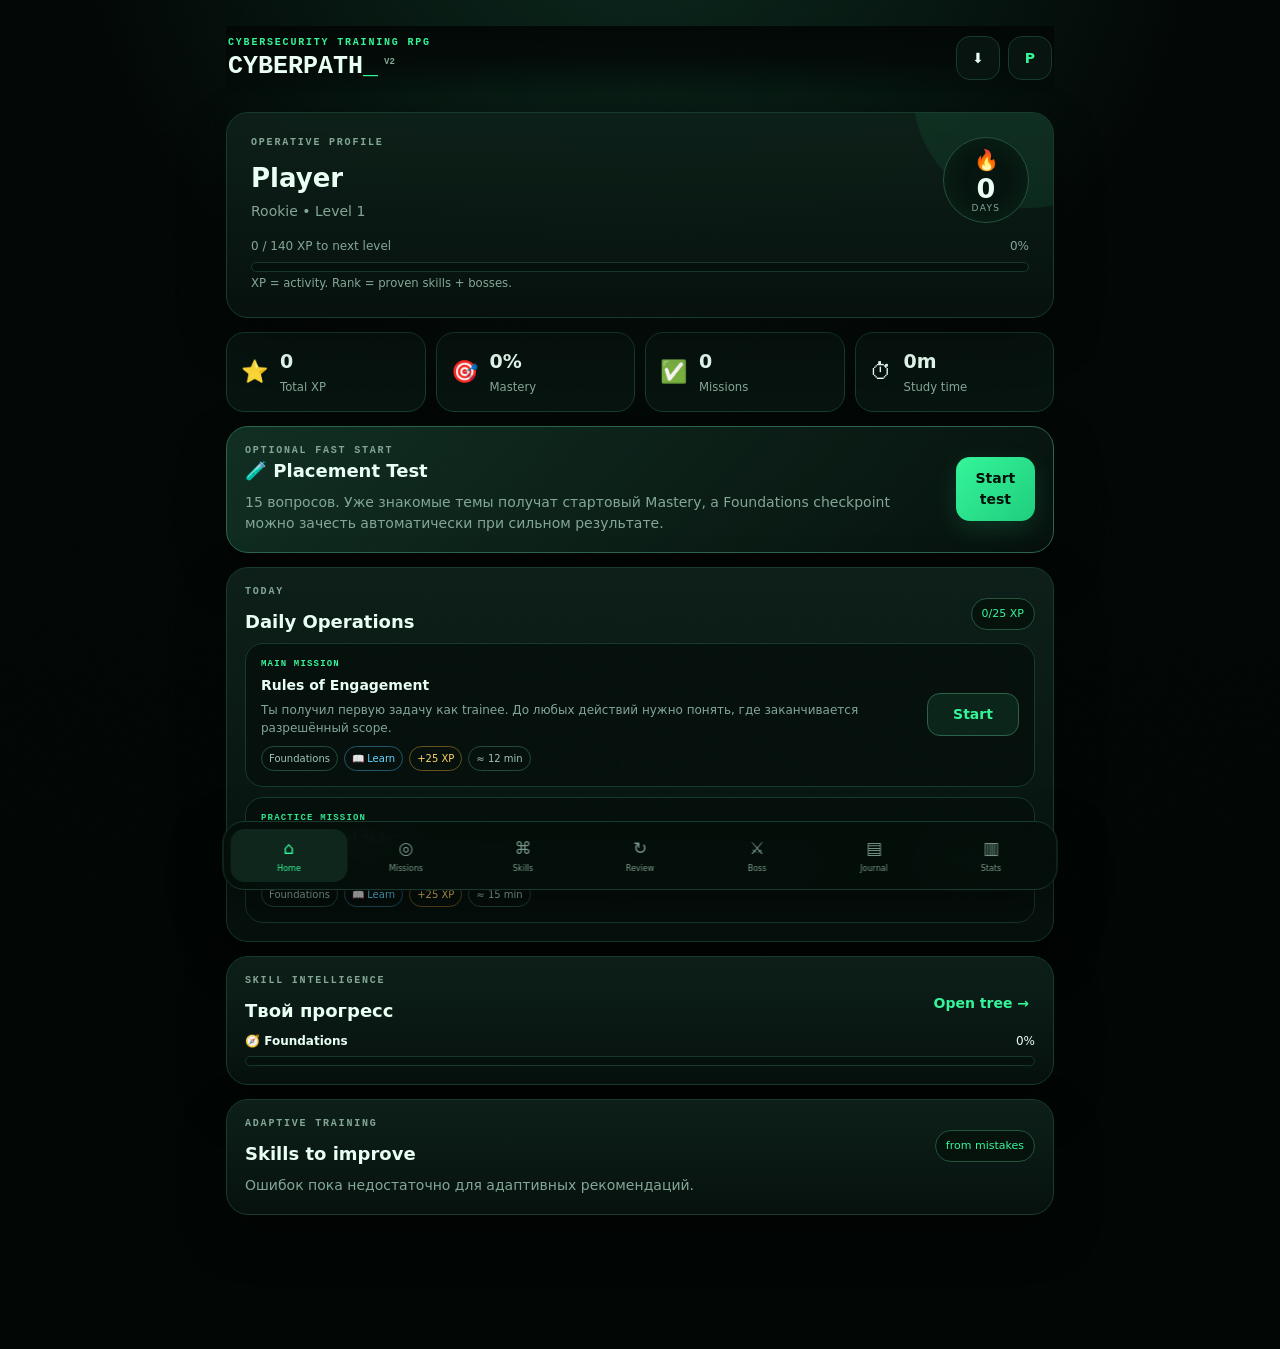
==== index.html @ 8be54a26 "Add files via upload" ====
<!doctype html>
<html lang="ru">
<head>
  <meta charset="utf-8" />
  <meta name="viewport" content="width=device-width, initial-scale=1, viewport-fit=cover" />
  <meta name="theme-color" content="#06100c" />
  <meta name="description" content="CyberPath V2 — offline cybersecurity training RPG with real labs, mastery, reviews, bosses and journal." />
  <link rel="manifest" href="manifest.webmanifest" />
  <link rel="icon" href="assets/icon-192.png" />
  <link rel="apple-touch-icon" href="assets/icon-192.png" />
  <link rel="stylesheet" href="styles.css" />
  <title>CyberPath V2</title>
</head>
<body>
  <div class="noise" aria-hidden="true"></div>
  <div class="app-shell">
    <header class="topbar">
      <div>
        <div class="eyebrow">CYBERSECURITY TRAINING RPG</div>
        <h1>CYBERPATH<span class="cursor">_</span><sup>V2</sup></h1>
      </div>
      <div class="top-actions">
        <button id="installBtn" class="icon-btn" type="button" title="Установить">⬇</button>
        <button id="profileBtn" class="avatar-btn" type="button" title="Профиль">CP</button>
      </div>
    </header>

    <main>
      <section id="dashboard" class="view active">
        <article class="hero-card panel">
          <div>
            <p class="muted tiny">OPERATIVE PROFILE</p>
            <h2 id="playerName">Player</h2>
            <p id="rankLabel" class="rank">Rookie • Level 1</p>
          </div>
          <div class="streak-orb"><span>🔥</span><strong id="streakCount">0</strong><small>DAYS</small></div>
          <div class="xp-wrap">
            <div class="xp-row"><span id="xpLabel">0 / 140 XP</span><span id="xpPercent">0%</span></div>
            <div class="progress"><div id="xpBar" class="progress-fill"></div></div>
            <small class="muted">XP = activity. Rank = proven skills + bosses.</small>
          </div>
        </article>

        <div class="grid stats-grid">
          <article class="mini-card"><span>⭐</span><div><b id="totalXp">0</b><small>Total XP</small></div></article>
          <article class="mini-card"><span>🎯</span><div><b id="overallMastery">0%</b><small>Mastery</small></div></article>
          <article class="mini-card"><span>✅</span><div><b id="questCount">0</b><small>Missions</small></div></article>
          <article class="mini-card"><span>⏱</span><div><b id="studyTime">0m</b><small>Study time</small></div></article>
        </div>

        <section id="placementBanner" class="panel placement-card">
          <div><p class="muted tiny">OPTIONAL FAST START</p><h3>🧪 Placement Test</h3><p class="muted">15 вопросов. Уже знакомые темы получат стартовый Mastery, а Foundations checkpoint можно зачесть автоматически при сильном результате.</p></div>
          <button id="placementBtn" class="primary-btn" type="button">Start test</button>
        </section>

        <section class="panel">
          <div class="section-head">
            <div><p class="muted tiny">TODAY</p><h3>Daily Operations</h3></div>
            <div class="goal-chip"><span id="dailyXp">0</span>/<span id="dailyGoal">25</span> XP</div>
          </div>
          <div id="dailyPlan" class="quest-list"></div>
          <div id="dailyCompleteBanner" class="success-banner hidden">🔥 Daily minimum выполнен — streak защищён.</div>
        </section>

        <section class="panel">
          <div class="section-head"><div><p class="muted tiny">SKILL INTELLIGENCE</p><h3>Твой прогресс</h3></div><button class="text-btn nav-jump" data-target="skills">Open tree →</button></div>
          <div id="homeMastery" class="mastery-list"></div>
        </section>

        <section class="panel weak-panel">
          <div class="section-head"><div><p class="muted tiny">ADAPTIVE TRAINING</p><h3>Skills to improve</h3></div><span class="chip">from mistakes</span></div>
          <div id="weakSkills"></div>
        </section>
      </section>

      <section id="missions" class="view">
        <div class="section-title-row"><div><p class="muted tiny">MISSION LOG</p><h2>Training Missions</h2></div><span id="missionCountChip" class="chip">0 / 0</span></div>
        <section class="panel filter-panel"><div class="filter-row" id="moduleFilters"></div><div class="filter-row second" id="typeFilters"></div></section>
        <div id="missionList" class="quest-list"></div>
      </section>

      <section id="skills" class="view">
        <div class="section-title-row"><div><p class="muted tiny">SKILL TREE</p><h2>Roadmap & Mastery</h2></div><span class="chip">Boss-gated</span></div>
        <div id="roadmap" class="roadmap"></div>
      </section>

      <section id="review" class="view">
        <div class="section-title-row"><div><p class="muted tiny">SPACED REPETITION</p><h2>Review Mode</h2></div><span id="reviewDueChip" class="chip">0 due</span></div>
        <section class="panel">
          <div id="reviewArea"></div>
        </section>
        <section class="panel">
          <div class="section-head"><div><p class="muted tiny">WHY THIS EXISTS</p><h3>Не просто пройти — запомнить</h3></div></div>
          <p class="muted">Правильный ответ переносит карточку дальше: 1 → 3 → 7 → 14 → 30 дней. Ошибка возвращает её на ближайшее повторение и повышает приоритет слабого навыка.</p>
        </section>
      </section>

      <section id="bosses" class="view">
        <div class="section-title-row"><div><p class="muted tiny">CHECKPOINTS</p><h2>Boss Exams</h2></div><span id="bossCountChip" class="chip">0 defeated</span></div>
        <div id="bossList" class="boss-list"></div>
      </section>

      <section id="journal" class="view">
        <div class="section-title-row"><div><p class="muted tiny">FIELD NOTES</p><h2>Journal & Glossary</h2></div></div>
        <div class="tabs"><button class="tab-btn active" data-jtab="notes">Journal</button><button class="tab-btn" data-jtab="glossary">Glossary</button></div>
        <section id="journalNotes" class="panel journal-tab active">
          <label class="field-label">Новая заметка<textarea id="freeNote" rows="5" placeholder="Команда, идея, ошибка, вывод... Не сохраняй реальные пароли/токены."></textarea></label>
          <button id="addNoteBtn" class="primary-btn" type="button">Add note</button>
          <div id="freeNotesList" class="notes-list"></div>
        </section>
        <section id="journalGlossary" class="panel journal-tab">
          <input id="glossarySearch" class="search-input" placeholder="Search: ARP, session, SQLi..." />
          <div id="glossaryList" class="glossary-list"></div>
        </section>
      </section>

      <section id="stats" class="view">
        <div class="section-title-row"><div><p class="muted tiny">PLAYER ANALYTICS</p><h2>Statistics</h2></div></div>
        <div class="grid stats-grid">
          <article class="mini-card"><span>🔥</span><div><b id="statCurrentStreak">0</b><small>Current</small></div></article>
          <article class="mini-card"><span>♾️</span><div><b id="statLongestStreak">0</b><small>Longest</small></div></article>
          <article class="mini-card"><span>🧠</span><div><b id="statReview">0</b><small>Review correct</small></div></article>
          <article class="mini-card"><span>👾</span><div><b id="statBosses">0</b><small>Bosses</small></div></article>
        </div>
        <section class="panel"><div class="section-head"><div><p class="muted tiny">LAST 35 DAYS</p><h3>Activity</h3></div></div><div id="heatmap" class="heatmap"></div></section>
        <section class="panel"><div class="section-head"><div><p class="muted tiny">LEARNING HISTORY</p><h3>Recent operations</h3></div></div><div id="historyList" class="history-list"></div></section>
        <section class="panel"><div class="section-head"><div><p class="muted tiny">MODULE MASTERY</p><h3>Knowledge map</h3></div></div><div id="moduleStats" class="mastery-list"></div></section>
        <section class="panel"><div class="section-head"><div><p class="muted tiny">TROPHIES</p><h3>Achievements</h3></div><span id="achievementChip" class="chip">0 unlocked</span></div><div id="achievementGrid" class="achievement-grid"></div></section>
        <section class="panel"><div class="section-head"><div><p class="muted tiny">BACKUP</p><h3>Progress portability</h3></div></div><p class="muted">V2 по-прежнему хранит прогресс на этом устройстве. Export создаёт JSON backup; Import восстанавливает его.</p><div class="button-row"><button id="exportBtn" class="secondary-btn">Export JSON</button><label class="secondary-btn file-btn">Import JSON<input id="importInput" type="file" accept="application/json" hidden /></label></div></section>
        <section class="panel danger-zone"><div><h3>Reset V2 progress</h3><p class="muted">Удаляет только локальный V2 progress.</p></div><button id="resetBtn" class="danger-btn">Reset</button></section>
      </section>
    </main>

    <nav class="bottom-nav" aria-label="Навигация">
      <button class="nav-btn active" data-target="dashboard"><span>⌂</span><small>Home</small></button>
      <button class="nav-btn" data-target="missions"><span>◎</span><small>Missions</small></button>
      <button class="nav-btn" data-target="skills"><span>⌘</span><small>Skills</small></button>
      <button class="nav-btn" data-target="review"><span>↻</span><small>Review</small></button>
      <button class="nav-btn" data-target="bosses"><span>⚔</span><small>Boss</small></button>
      <button class="nav-btn" data-target="journal"><span>▤</span><small>Journal</small></button>
      <button class="nav-btn" data-target="stats"><span>▥</span><small>Stats</small></button>
    </nav>
  </div>

  <dialog id="profileDialog" class="modal"><form method="dialog" id="profileForm"><button class="modal-close" value="cancel">×</button><p class="muted tiny">PLAYER PROFILE</p><h3>Operative name</h3><label class="field-label">Имя<input id="nameInput" maxlength="24" autocomplete="nickname" placeholder="Nazerke" /></label><button class="primary-btn full" type="submit">Save</button></form></dialog>
  <dialog id="missionDialog" class="modal mission-modal"><form method="dialog"><button class="modal-close" value="cancel">×</button><div id="missionDialogContent"></div></form></dialog>
  <dialog id="bossDialog" class="modal boss-modal"><form method="dialog"><button class="modal-close" value="cancel">×</button><div id="bossDialogContent"></div></form></dialog>
  <dialog id="placementDialog" class="modal boss-modal"><form method="dialog"><button class="modal-close" value="cancel">×</button><div id="placementContent"></div></form></dialog>

  <div id="toast" class="toast" role="status" aria-live="polite"></div>
  <script src="data.js" defer></script>
  <script src="app.js" defer></script>
</body>
</html>
---- styles.css ----
:root{--bg:#030806;--panel:#07130f;--panel2:#0c1d16;--text:#e9fff4;--muted:#83a797;--green:#35f59a;--green2:#1bbf72;--line:#173b2d;--yellow:#ffd166;--red:#ff6b81;--cyan:#67d8ff;--purple:#d3a6ff;--radius:22px;--shadow:0 20px 50px rgba(0,0,0,.32)}
*{box-sizing:border-box}html{background:var(--bg);color-scheme:dark}body{margin:0;min-height:100vh;background:radial-gradient(circle at 50% -10%,#0c2b1f 0,transparent 35%),linear-gradient(#030806,#020604);color:var(--text);font:14px/1.5 Inter,ui-sans-serif,system-ui,-apple-system,BlinkMacSystemFont,"Segoe UI",sans-serif}.noise{position:fixed;inset:0;pointer-events:none;opacity:.18;background-image:url("data:image/svg+xml,%3Csvg viewBox='0 0 180 180' xmlns='http://www.w3.org/2000/svg'%3E%3Cfilter id='n'%3E%3CfeTurbulence type='fractalNoise' baseFrequency='.85' numOctaves='2' stitchTiles='stitch'/%3E%3C/filter%3E%3Crect width='100%25' height='100%25' filter='url(%23n)' opacity='.06'/%3E%3C/svg%3E")}.app-shell{width:min(860px,100%);margin:auto;padding:18px 16px 120px}.topbar{display:flex;justify-content:space-between;align-items:center;margin-bottom:18px;position:sticky;top:0;z-index:20;padding:10px 2px 14px;background:linear-gradient(to bottom,rgba(3,8,6,.97),rgba(3,8,6,.78),transparent);backdrop-filter:blur(10px)}.eyebrow,.tiny{font:700 10px/1.2 ui-monospace,SFMono-Regular,Menlo,monospace;letter-spacing:.18em;color:var(--green)}h1{font:800 25px/1 ui-monospace,SFMono-Regular,Menlo,monospace;margin:5px 0 0}h1 sup{font-size:9px;color:var(--muted);margin-left:6px}.cursor{animation:blink 1s step-end infinite;color:var(--green)}@keyframes blink{50%{opacity:0}}.top-actions{display:flex;gap:8px}.icon-btn,.avatar-btn{border:1px solid var(--line);background:#08140f;color:var(--text);border-radius:14px;height:44px;min-width:44px;cursor:pointer}.avatar-btn{font-weight:800;color:var(--green)}button,input,textarea{font:inherit}.view{display:none;animation:fade .18s ease}.view.active{display:block}@keyframes fade{from{opacity:.45;transform:translateY(4px)}to{opacity:1;transform:none}}.panel{background:linear-gradient(180deg,rgba(14,33,26,.94),rgba(7,18,14,.96));border:1px solid var(--line);border-radius:var(--radius);box-shadow:var(--shadow);padding:18px;margin-bottom:14px}.hero-card{display:grid;grid-template-columns:1fr auto;gap:14px;align-items:start;overflow:hidden;position:relative}.hero-card:after{content:"";position:absolute;width:230px;height:230px;border-radius:50%;right:-90px;top:-135px;background:rgba(53,245,154,.07)}h2,h3,p{margin-top:0}h2{font-size:26px;margin-bottom:3px}h3{font-size:18px;margin-bottom:8px}.rank{color:var(--muted);margin:0;font-size:14px}.muted{color:var(--muted)}.streak-orb{width:86px;height:86px;border-radius:50%;border:1px solid #24533e;background:#07140f;display:grid;place-items:center;align-content:center;z-index:1;box-shadow:inset 0 0 28px rgba(53,245,154,.08)}.streak-orb span{font-size:20px}.streak-orb strong{font-size:27px;line-height:1}.streak-orb small{font-size:9px;color:var(--muted);letter-spacing:.15em}.xp-wrap{grid-column:1/-1}.xp-row{display:flex;justify-content:space-between;color:var(--muted);font-size:12px;margin-bottom:7px}.progress{height:10px;background:#04100b;border-radius:999px;overflow:hidden;border:1px solid #16382a}.progress-fill{height:100%;width:0;background:linear-gradient(90deg,var(--green2),var(--green));border-radius:inherit;box-shadow:0 0 16px rgba(53,245,154,.32);transition:width .35s ease}.grid{display:grid;gap:10px}.stats-grid{grid-template-columns:repeat(2,1fr);margin-bottom:14px}.mini-card{display:flex;gap:12px;align-items:center;padding:14px;border:1px solid var(--line);background:#07130f;border-radius:18px}.mini-card>span{font-size:22px}.mini-card b{display:block;font-size:19px}.mini-card small{color:var(--muted)}.section-head,.section-title-row{display:flex;align-items:center;justify-content:space-between;gap:12px}.section-title-row{margin:8px 2px 14px}.section-title-row h2{margin:2px 0 0}.goal-chip,.chip{border:1px solid #24533e;border-radius:999px;padding:7px 10px;background:#06130d;font-size:11px;color:var(--green);white-space:nowrap}.placement-card{display:flex;justify-content:space-between;align-items:center;gap:18px;border-color:#2a6550;background:linear-gradient(135deg,rgba(18,49,36,.95),rgba(7,18,14,.95))}.placement-card p{margin-bottom:0}.primary-btn,.secondary-btn,.danger-btn,.text-btn{cursor:pointer}.primary-btn{border:0;background:linear-gradient(135deg,var(--green),#1fce7d);color:#031009;padding:11px 15px;border-radius:14px;font-weight:850;box-shadow:0 8px 24px rgba(53,245,154,.14)}.primary-btn.full{width:100%;margin-top:14px}.secondary-btn{border:1px solid #2a6048;background:#0a2117;color:var(--green);padding:10px 14px;border-radius:13px;font-weight:700}.text-btn{background:transparent;border:0;color:var(--green);font-weight:700}.danger-btn{border:1px solid #6d2432;background:#251016;color:#ff8b9d;border-radius:13px;padding:10px 14px}.button-row{display:flex;gap:8px;flex-wrap:wrap}.file-btn{display:inline-flex;align-items:center}.quest-list{display:grid;gap:10px}.mission-card{border:1px solid #173b2d;background:#06110d;border-radius:18px;padding:15px;display:grid;grid-template-columns:1fr auto;gap:12px;align-items:center}.mission-card.done{opacity:.72}.mission-card.locked{opacity:.5;filter:saturate(.45)}.mission-title{font-weight:780;margin-bottom:5px}.mission-desc{margin:0 0 9px;font-size:12px}.quest-meta{display:flex;gap:6px;flex-wrap:wrap}.tag{font-size:10px;border:1px solid #234b39;color:#9ec5b5;border-radius:999px;padding:4px 7px}.xp-tag{color:var(--yellow);border-color:#66521b}.type-tag{color:var(--cyan);border-color:#24566a}.safe-tag{color:#b5ffd7;border-color:#2e6a4d}.mission-action{border:1px solid #2b624a;background:#0b251a;color:var(--green);border-radius:13px;min-width:92px;padding:10px 12px;cursor:pointer;font-weight:750}.mission-action:disabled{cursor:default;color:#81a393;background:#07120e}.success-banner{padding:12px;margin-top:10px;border:1px solid #287f57;border-radius:14px;background:rgba(53,245,154,.08);color:#a9ffd5}.hidden{display:none!important}.filter-panel{padding:11px}.filter-row{display:flex;gap:8px;overflow:auto;scrollbar-width:none}.filter-row.second{margin-top:8px}.filter-btn{flex:none;border:1px solid #173b2d;background:#06110d;color:var(--muted);border-radius:999px;padding:8px 11px;cursor:pointer}.filter-btn.active{color:var(--green);border-color:#2d7655;background:#0a2117}.mastery-list{display:grid;gap:12px}.mastery-row{display:grid;gap:6px}.mastery-head{display:flex;justify-content:space-between;font-size:12px}.mastery-head b{font-weight:750}.mastery-sub{color:var(--muted);font-size:10px}.weak-tags{display:flex;gap:8px;flex-wrap:wrap}.weak-chip{border:1px solid #6b4e28;background:#20190d;color:#ffd58a;border-radius:999px;padding:7px 10px;font-size:11px}.roadmap{display:grid;gap:14px}.module-card{border:1px solid #1c4635;background:#07140f;border-radius:22px;padding:17px;position:relative}.module-card.locked{opacity:.5;filter:saturate(.4)}.module-card.current{border-color:#2f8a60;box-shadow:0 0 0 1px rgba(53,245,154,.08),var(--shadow)}.module-top{display:grid;grid-template-columns:auto 1fr auto;gap:12px;align-items:center}.module-icon{width:50px;height:50px;border-radius:16px;background:#0d281b;display:grid;place-items:center;font-size:24px}.module-status{text-align:right;font-size:11px;color:var(--green)}.subskill-grid{display:grid;grid-template-columns:repeat(2,1fr);gap:8px;margin-top:14px}.subskill{border:1px solid #17372a;border-radius:12px;padding:9px;background:#06110d}.subskill div:first-child{display:flex;justify-content:space-between;font-size:10px;margin-bottom:6px}.subskill .progress{height:7px}.unlock-note{margin:12px 0 0;font-size:11px;color:var(--muted)}.boss-list{display:grid;gap:12px}.boss-card{border:1px solid #34243a;background:linear-gradient(150deg,#110b15,#07110e);border-radius:20px;padding:17px}.boss-card.ready{border-color:#2b654a}.boss-card.locked{opacity:.52}.boss-card.defeated{border-color:#337a58;background:linear-gradient(150deg,#0b2117,#07110e)}.boss-top{display:flex;justify-content:space-between;gap:10px}.boss-icon{font-size:27px}.boss-actions{display:flex;justify-content:flex-end;margin-top:13px}.boss-btn{border:1px solid #4c3551;background:#1a1020;color:#f4c9ff;padding:9px 13px;border-radius:13px;cursor:pointer}.boss-card.ready .boss-btn,.boss-card.defeated .boss-btn{border-color:#276346;background:#0c261a;color:var(--green)}.tabs{display:flex;gap:7px;margin-bottom:10px}.tab-btn{border:1px solid var(--line);background:#07130f;color:var(--muted);padding:9px 13px;border-radius:12px;cursor:pointer}.tab-btn.active{background:#0c261a;color:var(--green);border-color:#2c654a}.journal-tab{display:none}.journal-tab.active{display:block}.field-label{display:grid;gap:7px;color:var(--muted);font-size:12px}.field-label input,.field-label textarea,.search-input,.answer-input,.boss-report{width:100%;border:1px solid #28503e;border-radius:13px;background:#030b08;color:var(--text);padding:12px;outline:none;resize:vertical}.field-label input:focus,.field-label textarea:focus,.search-input:focus,.answer-input:focus,.boss-report:focus{border-color:var(--green)}.notes-list{display:grid;gap:10px;margin-top:15px}.note-card{border:1px solid var(--line);border-radius:14px;padding:12px;background:#06110d}.note-meta{display:flex;justify-content:space-between;color:var(--muted);font-size:10px;margin-bottom:6px}.note-delete{border:0;background:transparent;color:var(--red);cursor:pointer}.glossary-list{display:grid;gap:8px;margin-top:12px}.glossary-item{border:1px solid var(--line);border-radius:14px;padding:12px;background:#06110d}.glossary-item b{color:var(--green)}.review-empty{text-align:center;padding:26px 8px}.review-question h3{line-height:1.35}.option{display:flex;gap:9px;align-items:flex-start;border:1px solid #1d4032;border-radius:12px;padding:10px;margin:7px 0;cursor:pointer}.option:has(input:checked){border-color:#37bd7c;background:#0d271b}.option input{width:auto;margin-top:3px}.review-result,.check-result{padding:12px;border-radius:13px;margin-top:10px}.review-result.good,.check-result.good{border:1px solid #287f57;background:rgba(53,245,154,.08);color:#b9ffdd}.review-result.bad,.check-result.bad{border:1px solid #7f4f28;background:rgba(255,189,89,.07);color:#ffd59b}.achievement-grid{display:grid;grid-template-columns:repeat(2,1fr);gap:10px}.achievement{min-height:130px;border:1px solid #173b2d;background:#07130f;border-radius:18px;padding:14px;display:flex;flex-direction:column;justify-content:space-between}.achievement.locked{opacity:.35;filter:grayscale(.7)}.achievement .badge{font-size:27px}.achievement b{display:block;margin:7px 0 3px}.achievement small{color:var(--muted)}.heatmap{display:grid;grid-template-columns:repeat(7,1fr);gap:6px}.heat-cell{aspect-ratio:1;border-radius:5px;border:1px solid #112a20;background:#0a1812}.l1{background:#113524}.l2{background:#176140}.l3{background:#1d9a60}.l4{background:#35f59a}.danger-zone{display:flex;justify-content:space-between;align-items:center;gap:12px}.danger-zone p{margin:0;font-size:12px}.bottom-nav{position:fixed;left:50%;bottom:max(10px,env(safe-area-inset-bottom));transform:translateX(-50%);z-index:30;width:min(835px,calc(100% - 18px));display:grid;grid-template-columns:repeat(7,1fr);background:rgba(5,14,10,.94);backdrop-filter:blur(18px);border:1px solid #18392c;border-radius:22px;padding:7px;box-shadow:0 22px 50px rgba(0,0,0,.5)}.nav-btn{background:transparent;border:0;border-radius:14px;padding:7px 2px;color:#78998b;cursor:pointer;display:grid;gap:2px;place-items:center}.nav-btn span{font-size:17px}.nav-btn small{font-size:8px}.nav-btn.active{background:#0e261b;color:var(--green)}.modal{border:1px solid #23503d;border-radius:22px;background:#07130f;color:var(--text);padding:0;width:min(650px,calc(100% - 24px));box-shadow:0 25px 80px rgba(0,0,0,.75);max-height:90vh;overflow:auto}.modal::backdrop{background:rgba(0,0,0,.78);backdrop-filter:blur(5px)}.modal form{padding:22px;position:relative}.modal-close{position:sticky;float:right;right:0;top:0;width:34px;height:34px;border-radius:50%;border:1px solid #264c3b;background:#0c1d16;color:var(--muted);cursor:pointer;font-size:20px;z-index:3}.mission-brief{border:1px solid #28543f;border-left:4px solid var(--green);background:#081912;border-radius:14px;padding:13px;margin:12px 0}.mission-brief p{margin:0}.learning-box{border:1px solid #17372a;border-radius:14px;padding:13px;background:#06110d;margin:12px 0}.learning-box ul{margin:0;padding-left:20px}.learning-box li{margin:6px 0;color:#b7d5c8}.mission-check{margin-top:15px}.mission-check h4{margin-bottom:8px}.resource-link{display:inline-flex;margin-top:10px;color:var(--cyan);text-decoration:none;border-bottom:1px dashed #2f738b}.timer-row{display:flex;align-items:center;justify-content:space-between;gap:10px;margin:10px 0}.focus-timer{font:800 17px ui-monospace,SFMono-Regular,Menlo,monospace;color:var(--yellow)}.mini-btn{border:1px solid #345747;background:#0a1913;color:var(--text);border-radius:10px;padding:7px 9px;cursor:pointer}.hint-box{border:1px solid #604d24;background:#211a0b;color:#ffe1a0;border-radius:13px;padding:11px;margin:8px 0}.boss-question{padding:13px 0;border-bottom:1px solid #173227}.boss-question p{font-weight:680}.boss-result{padding:14px;border-radius:14px;margin:12px 0;background:#0d2419;border:1px solid #2b6e4d}.placement-score{font-size:32px;font-weight:850;color:var(--green)}.toast{position:fixed;left:50%;bottom:100px;transform:translate(-50%,20px);background:#e7fff3;color:#04110b;border-radius:13px;padding:11px 15px;font-weight:800;opacity:0;pointer-events:none;transition:.2s;z-index:80;box-shadow:0 10px 35px rgba(0,0,0,.35)}.toast.show{opacity:1;transform:translate(-50%,0)}
@media(min-width:680px){.stats-grid{grid-template-columns:repeat(4,1fr)}.achievement-grid{grid-template-columns:repeat(3,1fr)}.hero-card{padding:24px}.app-shell{padding-top:26px}.subskill-grid{grid-template-columns:repeat(3,1fr)}}
@media(max-width:520px){.app-shell{padding-left:11px;padding-right:11px}.bottom-nav{padding:5px}.nav-btn small{font-size:7px}.nav-btn span{font-size:16px}.placement-card{align-items:flex-start;flex-direction:column}.placement-card .primary-btn{width:100%}.mission-card{grid-template-columns:1fr}.mission-action{width:100%}.achievement-grid{grid-template-columns:1fr 1fr}.subskill-grid{grid-template-columns:1fr 1fr}.module-top{grid-template-columns:auto 1fr}.module-status{grid-column:1/-1;text-align:left}.section-head{align-items:flex-start}.button-row>*{flex:1}.hero-card{padding:16px}}

.history-list{display:grid;gap:8px}.history-list details{border:1px solid var(--line);background:#06110d;border-radius:14px;padding:10px 12px}.history-list summary{cursor:pointer;display:flex;justify-content:space-between;gap:10px;list-style:none}.history-list summary::-webkit-details-marker{display:none}.history-list summary b{font-size:12px}.history-list summary span{color:var(--green);font-size:11px}.history-items{display:grid;gap:6px;margin-top:9px;padding-top:9px;border-top:1px solid #153326}.history-item{display:flex;justify-content:space-between;gap:10px;color:var(--muted);font-size:11px}.daily-role{font:700 9px ui-monospace,SFMono-Regular,Menlo,monospace;letter-spacing:.13em;color:var(--green);margin-bottom:6px}
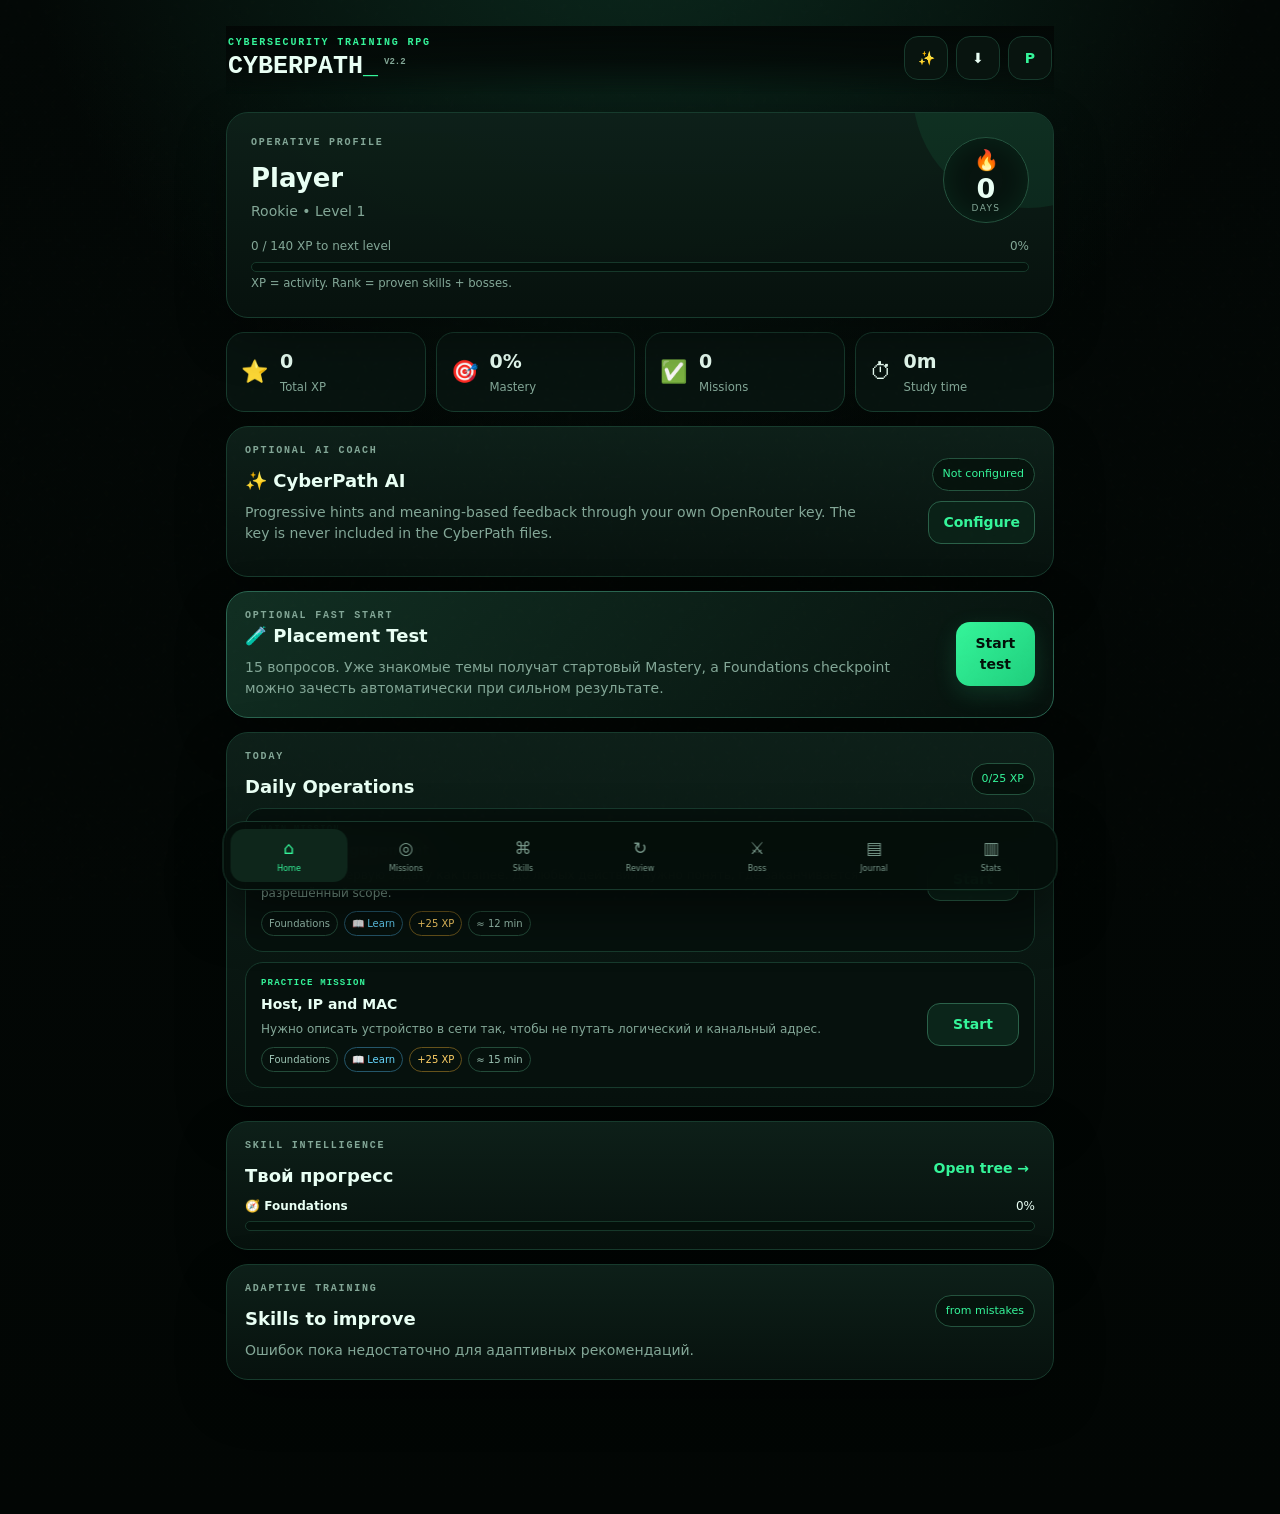
==== commit 7d10fb8d: "Upgrade CyberPath to V2.2 AI" ====
--- a/index.html
+++ b/index.html
@@ -4,12 +4,12 @@
   <meta charset="utf-8" />
   <meta name="viewport" content="width=device-width, initial-scale=1, viewport-fit=cover" />
   <meta name="theme-color" content="#06100c" />
-  <meta name="description" content="CyberPath V2 — offline cybersecurity training RPG with real labs, mastery, reviews, bosses and journal." />
+  <meta name="description" content="CyberPath V2.2 — cybersecurity training RPG with optional AI Coach with real labs, mastery, reviews, bosses and journal." />
   <link rel="manifest" href="manifest.webmanifest" />
   <link rel="icon" href="assets/icon-192.png" />
   <link rel="apple-touch-icon" href="assets/icon-192.png" />
   <link rel="stylesheet" href="styles.css" />
-  <title>CyberPath V2</title>
+  <title>CyberPath V2.2</title>
 </head>
 <body>
   <div class="noise" aria-hidden="true"></div>
@@ -17,9 +17,10 @@
     <header class="topbar">
       <div>
         <div class="eyebrow">CYBERSECURITY TRAINING RPG</div>
-        <h1>CYBERPATH<span class="cursor">_</span><sup>V2</sup></h1>
+        <h1>CYBERPATH<span class="cursor">_</span><sup>V2.2</sup></h1>
       </div>
       <div class="top-actions">
+        <button id="aiBtn" class="icon-btn ai-top-btn" type="button" title="Configure AI Coach">✨</button>
         <button id="installBtn" class="icon-btn" type="button" title="Установить">⬇</button>
         <button id="profileBtn" class="avatar-btn" type="button" title="Профиль">CP</button>
       </div>
@@ -47,6 +48,8 @@
           <article class="mini-card"><span>✅</span><div><b id="questCount">0</b><small>Missions</small></div></article>
           <article class="mini-card"><span>⏱</span><div><b id="studyTime">0m</b><small>Study time</small></div></article>
         </div>
+
+        <section class="panel ai-dashboard-card"><div><p class="muted tiny">OPTIONAL AI COACH</p><h3>✨ CyberPath AI</h3><p class="muted">Progressive hints and meaning-based feedback through your own OpenRouter key. The key is never included in the CyberPath files.</p></div><div class="ai-status-line"><span id="aiStatusText" class="chip">Not configured</span><button class="secondary-btn" type="button" onclick="document.getElementById('aiBtn').click()">Configure</button></div></section>
 
         <section id="placementBanner" class="panel placement-card">
           <div><p class="muted tiny">OPTIONAL FAST START</p><h3>🧪 Placement Test</h3><p class="muted">15 вопросов. Уже знакомые темы получат стартовый Mastery, а Foundations checkpoint можно зачесть автоматически при сильном результате.</p></div>
@@ -147,6 +150,8 @@
   <dialog id="bossDialog" class="modal boss-modal"><form method="dialog"><button class="modal-close" value="cancel">×</button><div id="bossDialogContent"></div></form></dialog>
   <dialog id="placementDialog" class="modal boss-modal"><form method="dialog"><button class="modal-close" value="cancel">×</button><div id="placementContent"></div></form></dialog>
 
+  <dialog id="aiDialog" class="modal ai-modal"><form method="dialog"><button class="modal-close" value="cancel">×</button><p class="muted tiny">CYBERPATH AI • OPENROUTER</p><h2>✨ AI Coach</h2><div class="security-note"><b>API key safety</b><br>Никогда не вставляй ключ в GitHub/code и не отправляй его в заметки. Здесь он вводится только в браузере. Без галочки “Remember” ключ живёт только до закрытия вкладки/браузерной сессии. Когда ты используешь AI, текст вопроса/твоего ответа отправляется в OpenRouter и выбранному model provider; Mission Notes и сам API key в prompt не отправляются.</div><label class="field-label">OpenRouter API key<input id="aiKeyInput" type="password" autocomplete="off" placeholder="sk-or-v1-…" /></label><label class="check-row"><input id="aiFreeOnly" type="checkbox" checked /><span><b>Free-only mode</b> — всегда использовать <code>openrouter/free</code>, чтобы случайно не выбрать платную модель</span></label><label class="field-label">Model<input id="aiModelInput" value="openrouter/free" autocomplete="off" disabled /></label><label class="check-row"><input id="aiRemember" type="checkbox" /><span>Remember key on this device (localStorage)</span></label><label class="check-row"><input id="aiGrading" type="checkbox" checked /><span>Use AI for open-answer grading when available</span></label><div class="button-row"><button id="saveAiBtn" class="primary-btn" type="button">Save settings</button><button id="testAiBtn" class="secondary-btn" type="button">Test AI</button></div><p class="muted small">Default <b>openrouter/free</b> uses OpenRouter's free-model router. Availability, model choice and rate limits are controlled by OpenRouter and can change. Turn Free-only off only if you intentionally want another model.</p><hr class="modal-rule"><h3>Ask Cyber Coach</h3><textarea id="aiCoachQuestion" rows="5" placeholder="Например: объясни разницу между TCP и UDP без готового ответа на мой текущий quiz."></textarea><button id="askAiBtn" class="secondary-btn full" type="button">Ask AI Coach</button><div id="aiCoachOutput" class="ai-output"></div></form></dialog>
+
   <div id="toast" class="toast" role="status" aria-live="polite"></div>
   <script src="data.js" defer></script>
   <script src="app.js" defer></script>
--- a/styles.css
+++ b/styles.css
@@ -4,3 +4,19 @@
 @media(max-width:520px){.app-shell{padding-left:11px;padding-right:11px}.bottom-nav{padding:5px}.nav-btn small{font-size:7px}.nav-btn span{font-size:16px}.placement-card{align-items:flex-start;flex-direction:column}.placement-card .primary-btn{width:100%}.mission-card{grid-template-columns:1fr}.mission-action{width:100%}.achievement-grid{grid-template-columns:1fr 1fr}.subskill-grid{grid-template-columns:1fr 1fr}.module-top{grid-template-columns:auto 1fr}.module-status{grid-column:1/-1;text-align:left}.section-head{align-items:flex-start}.button-row>*{flex:1}.hero-card{padding:16px}}
 
 .history-list{display:grid;gap:8px}.history-list details{border:1px solid var(--line);background:#06110d;border-radius:14px;padding:10px 12px}.history-list summary{cursor:pointer;display:flex;justify-content:space-between;gap:10px;list-style:none}.history-list summary::-webkit-details-marker{display:none}.history-list summary b{font-size:12px}.history-list summary span{color:var(--green);font-size:11px}.history-items{display:grid;gap:6px;margin-top:9px;padding-top:9px;border-top:1px solid #153326}.history-item{display:flex;justify-content:space-between;gap:10px;color:var(--muted);font-size:11px}.daily-role{font:700 9px ui-monospace,SFMono-Regular,Menlo,monospace;letter-spacing:.13em;color:var(--green);margin-bottom:6px}
+
+
+/* V2.2 AI Coach + progressive hints */
+.ai-top-btn.ai-ready,.ai-tag{box-shadow:0 0 0 1px rgba(55,255,168,.32) inset,0 0 18px rgba(55,255,168,.12)}
+.ai-dashboard-card{display:flex;align-items:center;justify-content:space-between;gap:18px}
+.ai-status-line{display:flex;align-items:center;gap:10px;flex-wrap:wrap;justify-content:flex-end}
+.guidance-shell{border:1px solid var(--line);border-radius:18px;padding:16px;margin:14px 0;background:rgba(6,22,16,.45)}
+.guidance-head{display:flex;gap:12px;justify-content:space-between;align-items:flex-start}
+.learning-label{font-size:11px;letter-spacing:.14em;color:var(--green);font-weight:800;margin-bottom:8px}
+.hints-area{display:grid;gap:8px;margin-top:10px}.hint-actions{margin-top:10px}.ai-hint{border-color:rgba(174,121,255,.35);background:rgba(94,48,150,.10)}
+.resource-panel{display:grid;gap:8px;border-left:2px solid rgba(55,255,168,.45);padding:12px 14px;margin:14px 0;background:rgba(7,30,21,.35);border-radius:0 14px 14px 0}.resource-panel .resource-link{display:block;margin:0;width:fit-content}
+.security-note{border:1px solid rgba(255,201,71,.3);background:rgba(255,201,71,.06);padding:12px 14px;border-radius:14px;margin:12px 0;color:var(--text)}
+.check-row{display:flex;align-items:flex-start;gap:10px;margin:12px 0;color:var(--muted)}.check-row input{margin-top:3px;accent-color:var(--green)}
+.ai-output{margin-top:12px}.ai-answer{border:1px solid var(--line);background:rgba(5,18,13,.6);padding:14px;border-radius:14px;line-height:1.55}.ai-loading{color:var(--green);padding:10px 0}.modal-rule{border:0;border-top:1px solid var(--line);margin:20px 0}
+.ai-modal form{max-width:760px}.ai-modal input[type=password],.ai-modal input[type=text],.ai-modal textarea{width:100%}
+@media(max-width:700px){.ai-dashboard-card{align-items:flex-start;flex-direction:column}.ai-status-line{justify-content:flex-start}.guidance-head{flex-direction:column}.top-actions{gap:6px}.icon-btn,.avatar-btn{min-width:44px}}
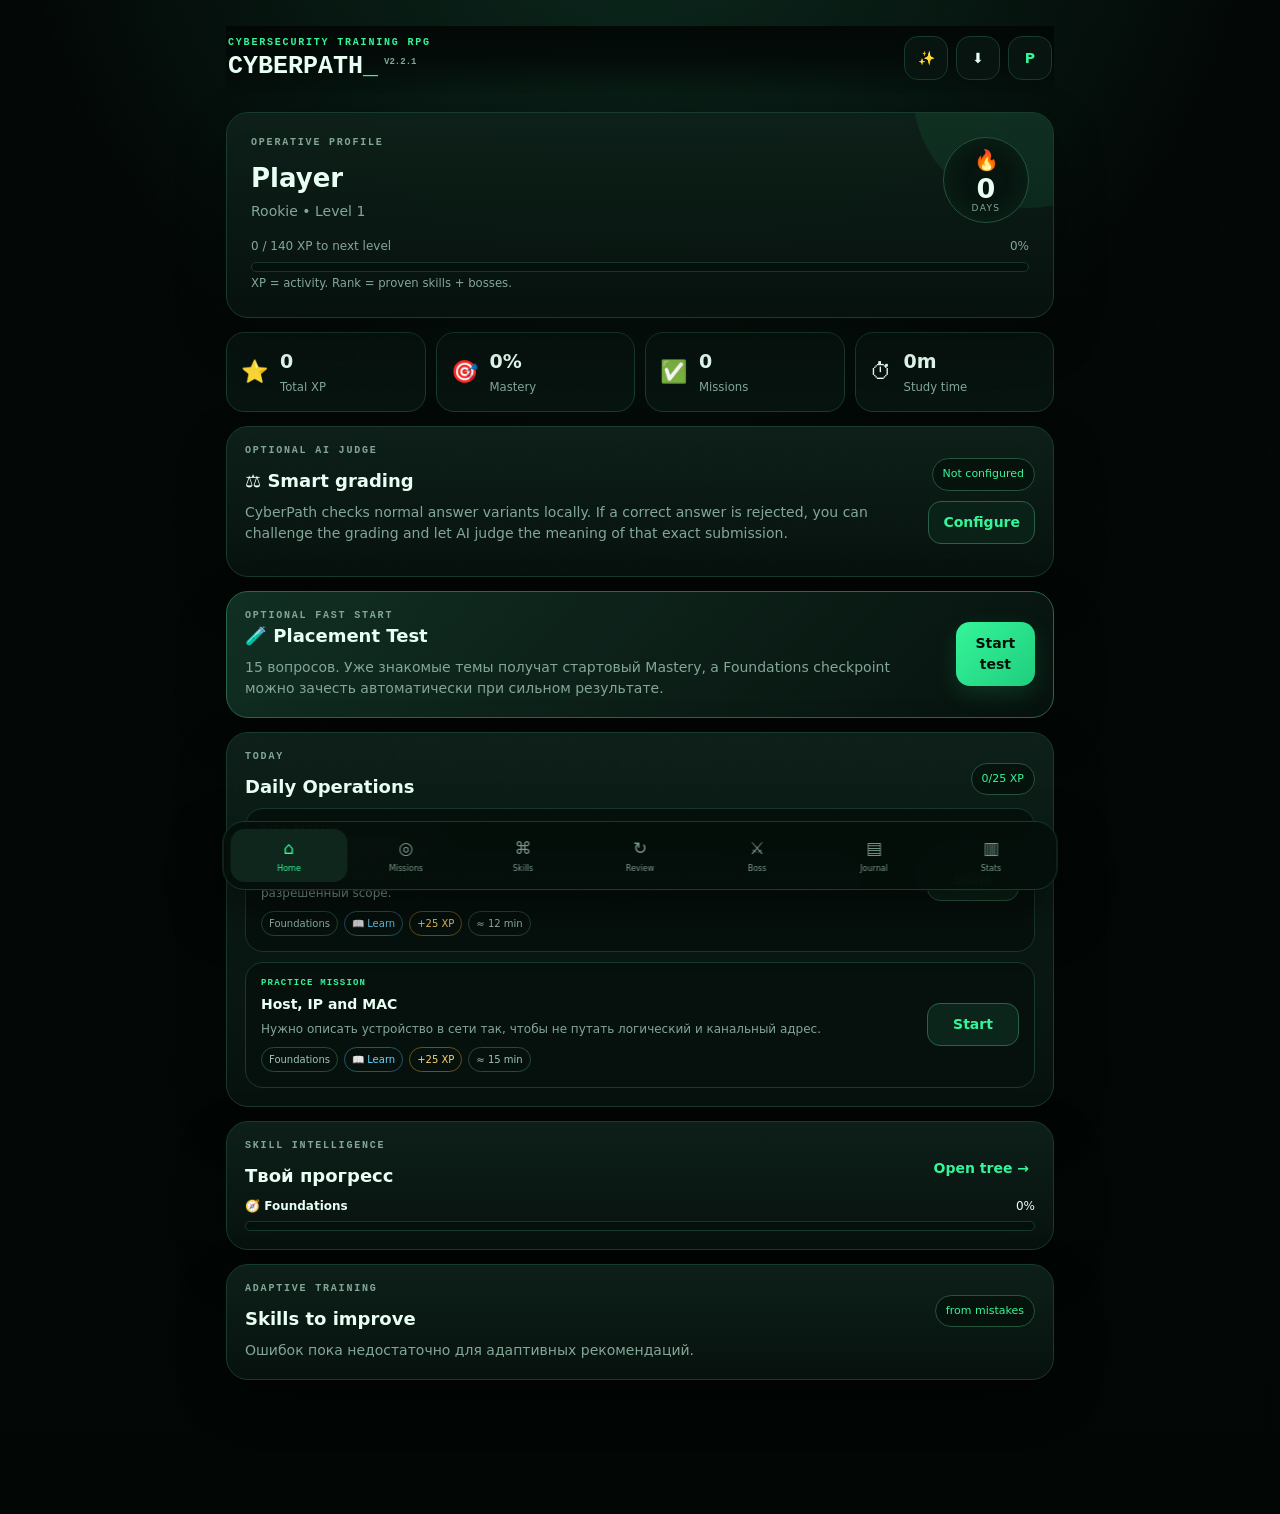
==== commit 7ed8471a: "Update CyberPath to V2.2.1 Smart Learning" ====
--- a/index.html
+++ b/index.html
@@ -4,12 +4,12 @@
   <meta charset="utf-8" />
   <meta name="viewport" content="width=device-width, initial-scale=1, viewport-fit=cover" />
   <meta name="theme-color" content="#06100c" />
-  <meta name="description" content="CyberPath V2.2 — cybersecurity training RPG with optional AI Coach with real labs, mastery, reviews, bosses and journal." />
+  <meta name="description" content="CyberPath V2.2.1 — cybersecurity training RPG with smart grading appeals, limited hints, real labs, mastery, reviews, bosses and journal." />
   <link rel="manifest" href="manifest.webmanifest" />
   <link rel="icon" href="assets/icon-192.png" />
   <link rel="apple-touch-icon" href="assets/icon-192.png" />
-  <link rel="stylesheet" href="styles.css" />
-  <title>CyberPath V2.2</title>
+  <link rel="stylesheet" href="styles.css?v=221" />
+  <title>CyberPath V2.2.1</title>
 </head>
 <body>
   <div class="noise" aria-hidden="true"></div>
@@ -17,10 +17,10 @@
     <header class="topbar">
       <div>
         <div class="eyebrow">CYBERSECURITY TRAINING RPG</div>
-        <h1>CYBERPATH<span class="cursor">_</span><sup>V2.2</sup></h1>
+        <h1>CYBERPATH<span class="cursor">_</span><sup>V2.2.1</sup></h1>
       </div>
       <div class="top-actions">
-        <button id="aiBtn" class="icon-btn ai-top-btn" type="button" title="Configure AI Coach">✨</button>
+        <button id="aiBtn" class="icon-btn ai-top-btn" type="button" title="Configure AI Judge & Coach">✨</button>
         <button id="installBtn" class="icon-btn" type="button" title="Установить">⬇</button>
         <button id="profileBtn" class="avatar-btn" type="button" title="Профиль">CP</button>
       </div>
@@ -49,7 +49,7 @@
           <article class="mini-card"><span>⏱</span><div><b id="studyTime">0m</b><small>Study time</small></div></article>
         </div>
 
-        <section class="panel ai-dashboard-card"><div><p class="muted tiny">OPTIONAL AI COACH</p><h3>✨ CyberPath AI</h3><p class="muted">Progressive hints and meaning-based feedback through your own OpenRouter key. The key is never included in the CyberPath files.</p></div><div class="ai-status-line"><span id="aiStatusText" class="chip">Not configured</span><button class="secondary-btn" type="button" onclick="document.getElementById('aiBtn').click()">Configure</button></div></section>
+        <section class="panel ai-dashboard-card"><div><p class="muted tiny">OPTIONAL AI JUDGE</p><h3>⚖️ Smart grading</h3><p class="muted">CyberPath checks normal answer variants locally. If a correct answer is rejected, you can challenge the grading and let AI judge the meaning of that exact submission.</p></div><div class="ai-status-line"><span id="aiStatusText" class="chip">Not configured</span><button class="secondary-btn" type="button" onclick="document.getElementById('aiBtn').click()">Configure</button></div></section>
 
         <section id="placementBanner" class="panel placement-card">
           <div><p class="muted tiny">OPTIONAL FAST START</p><h3>🧪 Placement Test</h3><p class="muted">15 вопросов. Уже знакомые темы получат стартовый Mastery, а Foundations checkpoint можно зачесть автоматически при сильном результате.</p></div>
@@ -150,10 +150,11 @@
   <dialog id="bossDialog" class="modal boss-modal"><form method="dialog"><button class="modal-close" value="cancel">×</button><div id="bossDialogContent"></div></form></dialog>
   <dialog id="placementDialog" class="modal boss-modal"><form method="dialog"><button class="modal-close" value="cancel">×</button><div id="placementContent"></div></form></dialog>
 
-  <dialog id="aiDialog" class="modal ai-modal"><form method="dialog"><button class="modal-close" value="cancel">×</button><p class="muted tiny">CYBERPATH AI • OPENROUTER</p><h2>✨ AI Coach</h2><div class="security-note"><b>API key safety</b><br>Никогда не вставляй ключ в GitHub/code и не отправляй его в заметки. Здесь он вводится только в браузере. Без галочки “Remember” ключ живёт только до закрытия вкладки/браузерной сессии. Когда ты используешь AI, текст вопроса/твоего ответа отправляется в OpenRouter и выбранному model provider; Mission Notes и сам API key в prompt не отправляются.</div><label class="field-label">OpenRouter API key<input id="aiKeyInput" type="password" autocomplete="off" placeholder="sk-or-v1-…" /></label><label class="check-row"><input id="aiFreeOnly" type="checkbox" checked /><span><b>Free-only mode</b> — всегда использовать <code>openrouter/free</code>, чтобы случайно не выбрать платную модель</span></label><label class="field-label">Model<input id="aiModelInput" value="openrouter/free" autocomplete="off" disabled /></label><label class="check-row"><input id="aiRemember" type="checkbox" /><span>Remember key on this device (localStorage)</span></label><label class="check-row"><input id="aiGrading" type="checkbox" checked /><span>Use AI for open-answer grading when available</span></label><div class="button-row"><button id="saveAiBtn" class="primary-btn" type="button">Save settings</button><button id="testAiBtn" class="secondary-btn" type="button">Test AI</button></div><p class="muted small">Default <b>openrouter/free</b> uses OpenRouter's free-model router. Availability, model choice and rate limits are controlled by OpenRouter and can change. Turn Free-only off only if you intentionally want another model.</p><hr class="modal-rule"><h3>Ask Cyber Coach</h3><textarea id="aiCoachQuestion" rows="5" placeholder="Например: объясни разницу между TCP и UDP без готового ответа на мой текущий quiz."></textarea><button id="askAiBtn" class="secondary-btn full" type="button">Ask AI Coach</button><div id="aiCoachOutput" class="ai-output"></div></form></dialog>
+  <dialog id="aiDialog" class="modal ai-modal"><form method="dialog"><button class="modal-close" value="cancel">×</button><p class="muted tiny">CYBERPATH AI • OPENROUTER</p><h2>⚖️ AI Judge & Coach</h2><div class="security-note"><b>API key safety</b><br>Никогда не вставляй ключ в GitHub/code и не отправляй его в заметки. Здесь он вводится только в браузере. Без галочки “Remember” ключ живёт только до закрытия вкладки/браузерной сессии. Когда ты используешь AI, текст вопроса/твоего ответа отправляется в OpenRouter и выбранному model provider; Mission Notes и сам API key в prompt не отправляются.</div><label class="field-label">OpenRouter API key<input id="aiKeyInput" type="password" autocomplete="off" placeholder="sk-or-v1-…" /></label><label class="check-row"><input id="aiFreeOnly" type="checkbox" checked /><span><b>Free-only mode</b> — всегда использовать <code>openrouter/free</code>, чтобы случайно не выбрать платную модель</span></label><label class="field-label">Model<input id="aiModelInput" value="openrouter/free" autocomplete="off" disabled /></label><label class="check-row"><input id="aiRemember" type="checkbox" /><span>Remember key on this device (localStorage)</span></label><label class="check-row"><input id="aiGrading" type="checkbox" checked /><span>Use AI semantic grading for long open answers when available</span></label><div class="button-row"><button id="saveAiBtn" class="primary-btn" type="button">Save settings</button><button id="testAiBtn" class="secondary-btn" type="button">Test AI</button></div><p class="muted small">Default <b>openrouter/free</b> uses OpenRouter's free-model router. Availability, model choice and rate limits are controlled by OpenRouter and can change. Turn Free-only off only if you intentionally want another model.</p><hr class="modal-rule"><h3>Ask Cyber Coach</h3><textarea id="aiCoachQuestion" rows="5" placeholder="Например: объясни разницу между TCP и UDP. Для спорной проверки ответа используй кнопку Challenge grading внутри миссии."></textarea><button id="askAiBtn" class="secondary-btn full" type="button">Ask AI Coach</button><div id="aiCoachOutput" class="ai-output"></div></form></dialog>
 
   <div id="toast" class="toast" role="status" aria-live="polite"></div>
-  <script src="data.js" defer></script>
-  <script src="app.js" defer></script>
+  <script src="data.js?v=221" defer></script>
+  <script src="validator.js?v=221" defer></script>
+  <script src="app.js?v=221" defer></script>
 </body>
 </html>
--- a/styles.css
+++ b/styles.css
@@ -20,3 +20,10 @@
 .ai-output{margin-top:12px}.ai-answer{border:1px solid var(--line);background:rgba(5,18,13,.6);padding:14px;border-radius:14px;line-height:1.55}.ai-loading{color:var(--green);padding:10px 0}.modal-rule{border:0;border-top:1px solid var(--line);margin:20px 0}
 .ai-modal form{max-width:760px}.ai-modal input[type=password],.ai-modal input[type=text],.ai-modal textarea{width:100%}
 @media(max-width:700px){.ai-dashboard-card{align-items:flex-start;flex-direction:column}.ai-status-line{justify-content:flex-start}.guidance-head{flex-direction:column}.top-actions{gap:6px}.icon-btn,.avatar-btn{min-width:44px}}
+
+/* V2.2.1 Smart Learning Engine */
+.appeal-box{margin-top:10px;border:1px solid #35506d;background:rgba(58,94,145,.10);border-radius:14px;padding:12px;display:flex;align-items:center;justify-content:space-between;gap:12px}
+.appeal-btn{flex:none}.appeal-note{margin-top:10px;padding:10px;border:1px dashed #3f5368;border-radius:12px;color:#bdd4ea;background:rgba(58,94,145,.07)}
+.appeal-result{margin-top:10px;border-radius:14px;padding:12px}.appeal-result.accepted{border:1px solid #287f57;background:rgba(53,245,154,.08);color:#b9ffdd}.appeal-result.almost{border:1px solid #8d6e26;background:rgba(255,189,89,.08);color:#ffe2a7}.appeal-result.rejected{border:1px solid #7f4f28;background:rgba(255,139,87,.08);color:#ffd0b5}.appeal-result small{display:block;margin-top:7px;color:var(--muted)}.appeal-clue{margin-top:8px;padding-top:8px;border-top:1px solid rgba(255,255,255,.08)}
+.answer-reveal{border:1px solid #765c24;background:rgba(255,189,89,.07);border-radius:14px;padding:13px;margin-top:10px}.revealed-answer{font:800 18px/1.45 ui-monospace,SFMono-Regular,Menlo,monospace;color:var(--yellow);margin:8px 0 6px;word-break:break-word}.learning-box.compact{margin:10px 0}.feedback-clue{margin-top:10px;border-left:3px solid #8c6b28;padding:9px 11px;background:rgba(255,189,89,.06);color:#f3d8a4;border-radius:8px}.secondary-btn:disabled,.text-btn:disabled{opacity:.45;cursor:not-allowed}
+@media(max-width:620px){.appeal-box{align-items:stretch;flex-direction:column}.appeal-btn{width:100%}}
